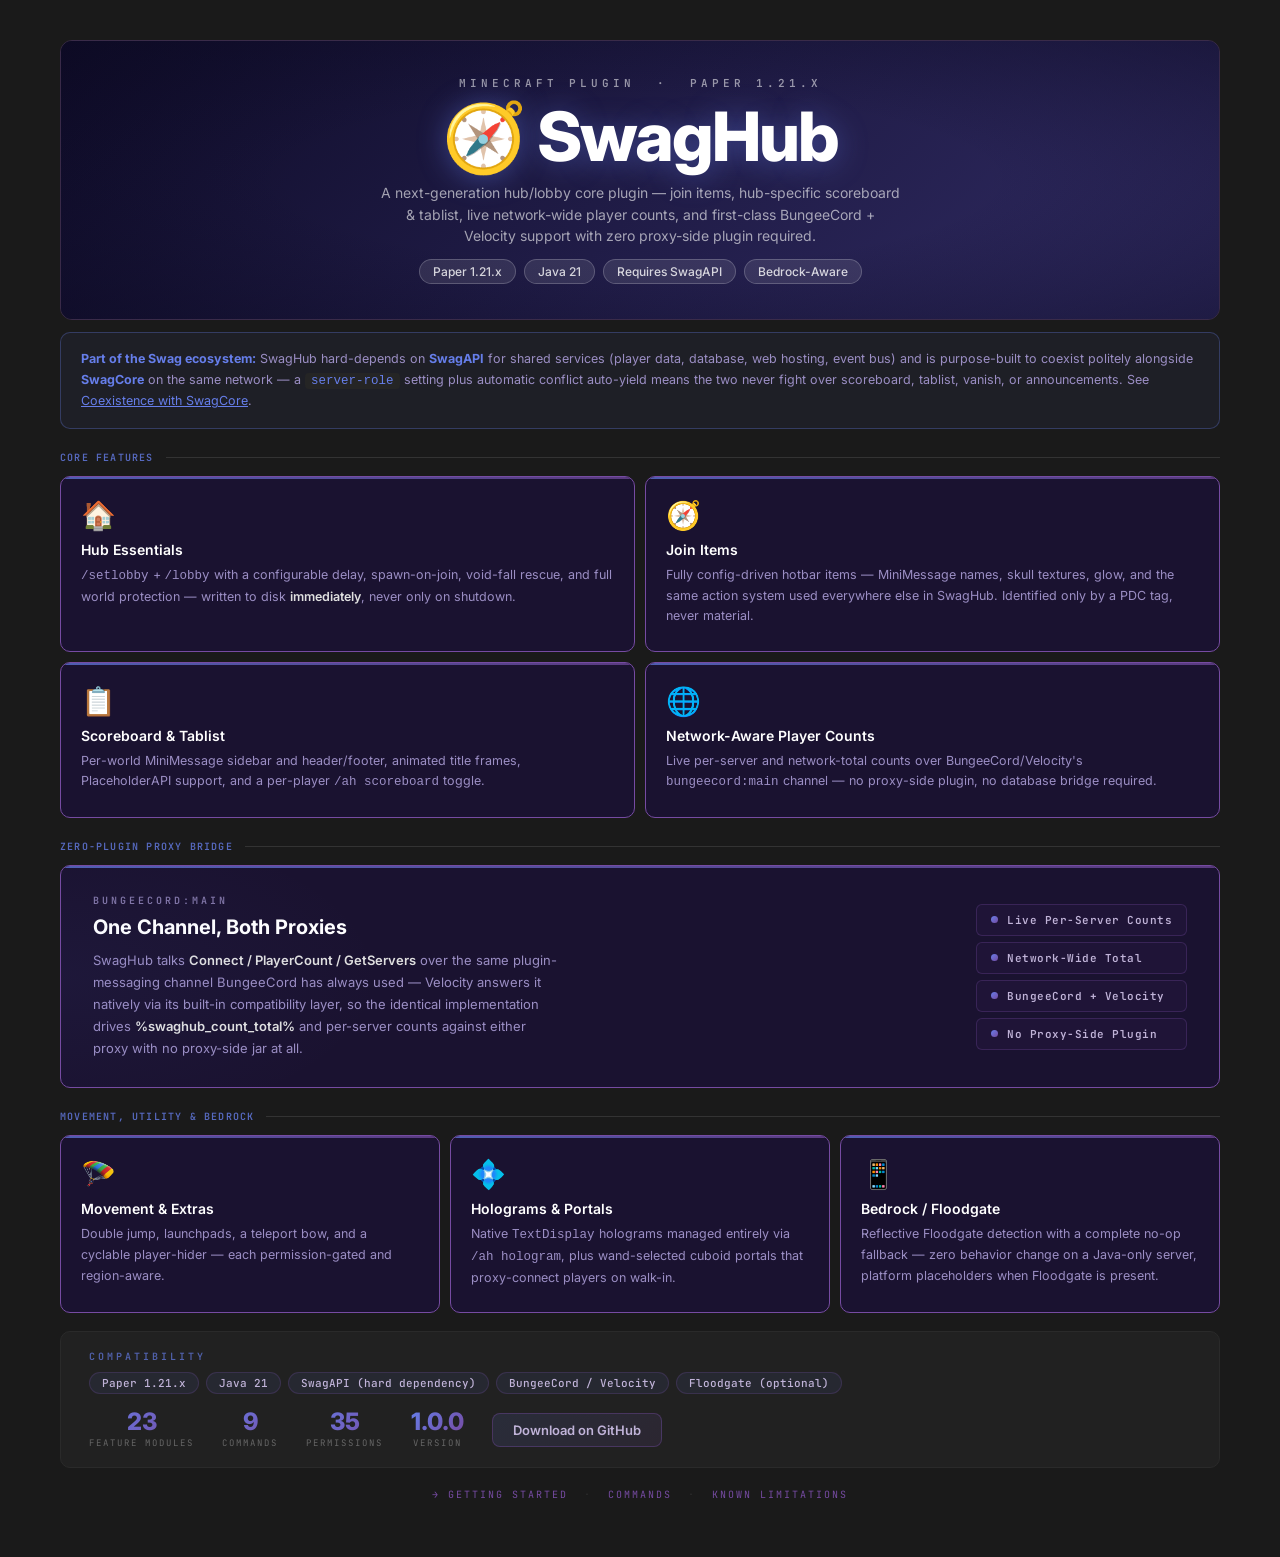
==== docs/banner.html @ 9963424b "Add docsify documentation site Builds the docs/ site from scratch (none existed) covering installati" ====
<!DOCTYPE html>
<html lang="en">
<head>
<meta charset="UTF-8">
<meta name="viewport" content="width=device-width, initial-scale=1.0">
<title>SwagHub – Overview</title>
<link href="https://fonts.googleapis.com/css2?family=Inter:wght@300;400;500;600;700;800&family=JetBrains+Mono:wght@400;600&display=swap" rel="stylesheet">
<style>
  :root {
    --bg:            #1a1a1a;
    --bg-card:       #1e1e1e;
    --bg-sidebar:    #212121;
    --bg-active:     #1a1230;
    --border:        #2a2a2a;
    --border-dim:    #333;
    --border-accent: #764ba2;
    --purple:        #764ba2;
    --blue:          #667eea;
    --purple-muted:  #9b8ec4;
    --purple-light:  #c0b3d8;
    --text:          #e0e0e0;
    --text-muted:    #999;
    --text-dim:      #666;
    --gold:          #f0c060;
    --green:         #5fe05f;
    --grad:          linear-gradient(135deg, #667eea 0%, #764ba2 100%);
    --font:          'Inter', sans-serif;
    --mono:          'JetBrains Mono', monospace;
  }

  *, *::before, *::after { box-sizing: border-box; margin: 0; padding: 0; }

  body { background: var(--bg); color: var(--text); font-family: var(--font); }

  ::-webkit-scrollbar { width: 6px; }
  ::-webkit-scrollbar-track { background: var(--bg); }
  ::-webkit-scrollbar-thumb { background: var(--purple); border-radius: 3px; }

  .page {
    max-width: 1200px;
    margin: 0 auto;
    padding: 40px 20px 60px;
    display: flex;
    flex-direction: column;
    gap: 12px;
  }

  .section-label {
    display: flex;
    align-items: center;
    gap: 12px;
    margin-top: 10px;
  }
  .section-label span {
    font-family: var(--mono);
    font-size: 10px;
    font-weight: 600;
    letter-spacing: 0.12em;
    text-transform: uppercase;
    color: var(--blue);
    white-space: nowrap;
    opacity: 0.8;
  }
  .section-label::after {
    content: '';
    flex: 1;
    height: 1px;
    background: var(--border-dim);
  }

  /* ── HERO ── */
  .hero {
    position: relative;
    height: 280px;
    border-radius: 12px;
    overflow: hidden;
    border: 1px solid rgba(118,75,162,0.35);
    display: flex;
    align-items: center;
    justify-content: center;
  }
  .hero-bg {
    position: absolute;
    inset: 0;
    background: linear-gradient(135deg, #0f0c29, #302b63, #667eea, #764ba2);
    background-size: 300% 300%;
    animation: gradientShift 8s ease infinite;
  }
  @keyframes gradientShift {
    0%   { background-position: 0% 50%; }
    50%  { background-position: 100% 50%; }
    100% { background-position: 0% 50%; }
  }
  .hero-overlay {
    position: absolute;
    inset: 0;
    background: radial-gradient(ellipse 75% 75% at 50% 50%, transparent 40%, rgba(10,8,30,0.5) 100%);
  }
  .hero-content {
    position: relative;
    z-index: 1;
    text-align: center;
    display: flex;
    flex-direction: column;
    align-items: center;
    gap: 12px;
  }
  .hero-label {
    font-family: var(--mono);
    font-size: 11px;
    font-weight: 600;
    letter-spacing: 4px;
    text-transform: uppercase;
    color: rgba(255,255,255,0.55);
  }
  .hero-title {
    font-size: clamp(40px, 6.4vw, 68px);
    font-weight: 800;
    letter-spacing: -2px;
    line-height: 1;
    color: #fff;
    text-shadow: 0 2px 30px rgba(102,126,234,0.45);
  }
  .hero-sub {
    font-size: 14px;
    color: rgba(255,255,255,0.6);
    font-weight: 400;
    max-width: 520px;
    line-height: 1.55;
  }
  .hero-pills {
    display: flex;
    gap: 8px;
    flex-wrap: wrap;
    justify-content: center;
  }
  .hero-pill {
    background: rgba(255,255,255,0.1);
    border: 1px solid rgba(255,255,255,0.2);
    border-radius: 20px;
    padding: 4px 13px;
    font-size: 12px;
    font-weight: 500;
    color: rgba(255,255,255,0.8);
  }

  /* ── CARDS ── */
  .grid-2 { display: grid; grid-template-columns: 1fr 1fr;     gap: 10px; }
  .grid-3 { display: grid; grid-template-columns: 1fr 1fr 1fr; gap: 10px; }

  .card {
    background: var(--bg-active);
    border: 1px solid var(--border-accent);
    border-radius: 10px;
    padding: 24px 20px;
    position: relative;
    overflow: hidden;
    transition: border-color 0.2s;
  }
  .card:hover { border-color: var(--blue); }
  a.card-link { text-decoration: none; color: inherit; display: block; height: 100%; }
  a.card-link:hover .card { border-color: var(--blue); }
  a.card-link .card { height: 100%; transition: border-color 0.2s, transform 0.15s; box-sizing: border-box; }
  a.card-link:hover .card { transform: translateY(-2px); }
  .card::before {
    content: '';
    position: absolute;
    top: 0; left: 0; right: 0;
    height: 2px;
    background: var(--grad);
    opacity: 0.7;
  }
  .card-icon { font-size: 28px; margin-bottom: 12px; display: block; line-height: 1; }
  .card-title { font-size: 14px; font-weight: 600; color: #fff; margin-bottom: 7px; }
  .card-desc { font-size: 12.5px; line-height: 1.65; color: var(--purple-muted); }
  .card-desc strong { color: var(--text); font-weight: 600; }

  /* ── WIDE CARD ── */
  .wide-card {
    background: var(--bg-active);
    border: 1px solid var(--border-accent);
    border-radius: 10px;
    padding: 28px 32px;
    display: flex;
    align-items: center;
    gap: 48px;
    position: relative;
    overflow: hidden;
  }
  .wide-card::before {
    content: '';
    position: absolute;
    top: 0; left: 0; right: 0;
    height: 2px;
    background: var(--grad);
    opacity: 0.7;
  }
  .wide-card::after {
    content: '';
    position: absolute;
    inset: 0;
    background: radial-gradient(ellipse 40% 100% at 0% 50%, rgba(102,126,234,0.05) 0%, transparent 70%);
    pointer-events: none;
  }
  .wide-text { flex: 1; }
  .wide-tag {
    font-family: var(--mono);
    font-size: 10px;
    font-weight: 600;
    letter-spacing: 3px;
    text-transform: uppercase;
    color: var(--purple-muted);
    opacity: 0.8;
    margin-bottom: 8px;
  }
  .wide-title { font-size: 20px; font-weight: 700; color: #fff; margin-bottom: 10px; }
  .wide-desc { font-size: 13px; line-height: 1.7; color: var(--purple-muted); max-width: 470px; }
  .wide-desc strong { color: var(--text); font-weight: 600; }

  .tax-stack { display: flex; flex-direction: column; gap: 6px; min-width: 200px; }
  .tax-pill {
    display: flex;
    align-items: center;
    gap: 9px;
    padding: 8px 14px;
    border-radius: 6px;
    border: 1px solid rgba(118,75,162,0.3);
    background: rgba(118,75,162,0.06);
    font-family: var(--mono);
    font-size: 11px;
    font-weight: 600;
    letter-spacing: 0.5px;
    color: var(--purple-light);
  }
  .tdot { width: 7px; height: 7px; border-radius: 50%; flex-shrink: 0; background: var(--grad); }

  /* ── FOOTER BAR ── */
  .footer-bar {
    background: var(--bg-sidebar);
    border: 1px solid var(--border);
    border-radius: 10px;
    padding: 18px 28px;
    display: flex;
    align-items: center;
    justify-content: space-between;
    flex-wrap: wrap;
    gap: 16px;
    margin-top: 6px;
  }
  .footer-left { display: flex; flex-direction: column; gap: 9px; }
  .compat-label {
    font-family: var(--mono);
    font-size: 10px;
    font-weight: 600;
    letter-spacing: 3px;
    text-transform: uppercase;
    color: var(--blue);
    opacity: 0.7;
  }
  .ver-chips { display: flex; gap: 7px; flex-wrap: wrap; }
  .ver-chip {
    padding: 3px 12px;
    border-radius: 20px;
    background: rgba(102,126,234,0.08);
    border: 1px solid rgba(118,75,162,0.25);
    font-size: 11px;
    font-weight: 500;
    color: var(--purple-light);
    font-family: var(--mono);
  }
  .footer-right { display: flex; gap: 28px; align-items: center; }
  .stat-block { text-align: center; }
  .stat-num {
    font-size: 24px;
    font-weight: 800;
    background: var(--grad);
    -webkit-background-clip: text;
    -webkit-text-fill-color: transparent;
    background-clip: text;
    line-height: 1;
  }
  .stat-lbl {
    font-size: 9px;
    letter-spacing: 2px;
    text-transform: uppercase;
    color: var(--text-dim);
    font-family: var(--mono);
    margin-top: 3px;
  }
  .dl-btn {
    padding: 8px 20px;
    background: linear-gradient(135deg, rgba(102,126,234,0.12), rgba(118,75,162,0.12));
    border: 1px solid rgba(118,75,162,0.4);
    border-radius: 8px;
    color: var(--purple-light);
    font-family: var(--font);
    font-size: 13px;
    font-weight: 600;
    cursor: pointer;
    transition: all 0.18s;
  }
  .dl-btn:hover {
    background: linear-gradient(135deg, rgba(102,126,234,0.2), rgba(118,75,162,0.2));
    border-color: var(--purple);
    color: #fff;
    transform: translateY(-1px);
  }

  .chip {
    font-family: var(--mono);
    font-size: 11px;
    background: #252525;
    color: var(--blue);
    padding: 1px 6px;
    border-radius: 4px;
    border: 1px solid var(--border);
  }

  .notice {
    background: rgba(102,126,234,0.06);
    border: 1px solid rgba(102,126,234,0.3);
    border-radius: 10px;
    padding: 16px 20px;
    font-size: 12.5px;
    line-height: 1.65;
    color: var(--purple-muted);
  }
  .notice strong { color: var(--blue); }
  .notice a { color: var(--blue); }

  .hint {
    text-align: center;
    font-family: var(--mono);
    font-size: 10px;
    letter-spacing: 2px;
    color: #2e2e2e;
    text-transform: uppercase;
    padding-top: 8px;
  }
</style>
</head>
<body>
<div class="page">

  <!-- HERO -->
  <div class="hero">
    <div class="hero-bg"></div>
    <div class="hero-overlay"></div>
    <div class="hero-content">
      <div class="hero-label">Minecraft Plugin &nbsp;·&nbsp; Paper 1.21.x</div>
      <div class="hero-title">🧭 SwagHub</div>
      <div class="hero-sub">A next-generation hub/lobby core plugin — join items, hub-specific scoreboard &amp; tablist, live network-wide player counts, and first-class BungeeCord + Velocity support with zero proxy-side plugin required.</div>
      <div class="hero-pills">
        <span class="hero-pill">Paper 1.21.x</span>
        <span class="hero-pill">Java 21</span>
        <span class="hero-pill">Requires SwagAPI</span>
        <span class="hero-pill">Bedrock-Aware</span>
      </div>
    </div>
  </div>

  <!-- ECOSYSTEM NOTICE -->
  <div class="notice">
    <strong>Part of the Swag ecosystem:</strong> SwagHub hard-depends on <strong>SwagAPI</strong> for shared services (player data, database, web hosting, event bus) and is purpose-built to coexist politely alongside <strong>SwagCore</strong> on the same network — a <code style="background:#252525;color:#667eea;padding:1px 6px;border-radius:4px;">server-role</code> setting plus automatic conflict auto-yield means the two never fight over scoreboard, tablist, vanish, or announcements. See <a href="./index.html#/ecosystem/coexistence">Coexistence with SwagCore</a>.
  </div>

  <!-- CORE FEATURES -->
  <div class="section-label"><span>Core Features</span></div>
  <div class="grid-2">
    <a class="card-link" href="./index.html#/core-features/hub-essentials">
      <div class="card">
        <span class="card-icon">🏠</span>
        <div class="card-title">Hub Essentials</div>
        <div class="card-desc"><code>/setlobby</code> + <code>/lobby</code> with a configurable delay, spawn-on-join, void-fall rescue, and full world protection — written to disk <strong>immediately</strong>, never only on shutdown.</div>
      </div>
    </a>
    <a class="card-link" href="./index.html#/core-features/join-items">
      <div class="card">
        <span class="card-icon">🧭</span>
        <div class="card-title">Join Items</div>
        <div class="card-desc">Fully config-driven hotbar items — MiniMessage names, skull textures, glow, and the same action system used everywhere else in SwagHub. Identified only by a PDC tag, never material.</div>
      </div>
    </a>
    <a class="card-link" href="./index.html#/core-features/scoreboard-tablist">
      <div class="card">
        <span class="card-icon">📋</span>
        <div class="card-title">Scoreboard &amp; Tablist</div>
        <div class="card-desc">Per-world MiniMessage sidebar and header/footer, animated title frames, PlaceholderAPI support, and a per-player <code>/ah scoreboard</code> toggle.</div>
      </div>
    </a>
    <a class="card-link" href="./index.html#/core-features/network-player-counts">
      <div class="card">
        <span class="card-icon">🌐</span>
        <div class="card-title">Network-Aware Player Counts</div>
        <div class="card-desc">Live per-server and network-total counts over BungeeCord/Velocity's <code>bungeecord:main</code> channel — no proxy-side plugin, no database bridge required.</div>
      </div>
    </a>
  </div>

  <!-- NETWORK -->
  <div class="section-label"><span>Zero-Plugin Proxy Bridge</span></div>
  <a href="./index.html#/core-features/network-player-counts" style="text-decoration:none;color:inherit;display:block;">
    <div class="wide-card" style="cursor:pointer;transition:border-color 0.2s,transform 0.15s;" onmouseover="this.style.borderColor='#667eea';this.style.transform='translateY(-2px)'" onmouseout="this.style.borderColor='';this.style.transform=''">
      <div class="wide-text">
        <div class="wide-tag">bungeecord:main</div>
        <div class="wide-title">One Channel, Both Proxies</div>
        <div class="wide-desc">SwagHub talks <strong>Connect / PlayerCount / GetServers</strong> over the same plugin-messaging channel BungeeCord has always used — Velocity answers it natively via its built-in compatibility layer, so the identical implementation drives <strong>%swaghub_count_total%</strong> and per-server counts against either proxy with no proxy-side jar at all.</div>
      </div>
      <div class="tax-stack">
        <div class="tax-pill"><span class="tdot"></span> Live Per-Server Counts</div>
        <div class="tax-pill"><span class="tdot"></span> Network-Wide Total</div>
        <div class="tax-pill"><span class="tdot"></span> BungeeCord + Velocity</div>
        <div class="tax-pill"><span class="tdot"></span> No Proxy-Side Plugin</div>
      </div>
    </div>
  </a>

  <!-- MOVEMENT & UTILITY -->
  <div class="section-label"><span>Movement, Utility &amp; Bedrock</span></div>
  <div class="grid-3">
    <a class="card-link" href="./index.html#/core-features/movement-and-extras">
      <div class="card">
        <span class="card-icon">🪂</span>
        <div class="card-title">Movement &amp; Extras</div>
        <div class="card-desc">Double jump, launchpads, a teleport bow, and a cyclable player-hider — each permission-gated and region-aware.</div>
      </div>
    </a>
    <a class="card-link" href="./index.html#/core-features/holograms-and-portals">
      <div class="card">
        <span class="card-icon">💠</span>
        <div class="card-title">Holograms &amp; Portals</div>
        <div class="card-desc">Native <code>TextDisplay</code> holograms managed entirely via <code>/ah hologram</code>, plus wand-selected cuboid portals that proxy-connect players on walk-in.</div>
      </div>
    </a>
    <a class="card-link" href="./index.html#/core-features/bedrock-floodgate">
      <div class="card">
        <span class="card-icon">📱</span>
        <div class="card-title">Bedrock / Floodgate</div>
        <div class="card-desc">Reflective Floodgate detection with a complete no-op fallback — zero behavior change on a Java-only server, platform placeholders when Floodgate is present.</div>
      </div>
    </a>
  </div>

  <!-- FOOTER -->
  <div class="footer-bar">
    <div class="footer-left">
      <div class="compat-label">Compatibility</div>
      <div class="ver-chips">
        <span class="ver-chip">Paper 1.21.x</span>
        <span class="ver-chip">Java 21</span>
        <span class="ver-chip">SwagAPI (hard dependency)</span>
        <span class="ver-chip">BungeeCord / Velocity</span>
        <span class="ver-chip">Floodgate (optional)</span>
      </div>
    </div>
    <div class="footer-right">
      <div class="stat-block">
        <div class="stat-num">23</div>
        <div class="stat-lbl">Feature Modules</div>
      </div>
      <div class="stat-block">
        <div class="stat-num">9</div>
        <div class="stat-lbl">Commands</div>
      </div>
      <div class="stat-block">
        <div class="stat-num">35</div>
        <div class="stat-lbl">Permissions</div>
      </div>
      <div class="stat-block">
        <div class="stat-num">1.0.0</div>
        <div class="stat-lbl">Version</div>
      </div>
      <a href="https://github.com/swag617/SwagHub/releases" target="_blank" style="text-decoration:none;"><button class="dl-btn">Download on GitHub</button></a>
    </div>
  </div>

  <div class="hint"><a href="./index.html#/getting-started/installation" style="color:#764ba2;text-decoration:none;font-family:'JetBrains Mono',monospace;font-size:10px;letter-spacing:2px;text-transform:uppercase;">→ getting started</a> &nbsp;·&nbsp; <a href="./index.html#/admin-commands/commands" style="color:#764ba2;text-decoration:none;font-family:'JetBrains Mono',monospace;font-size:10px;letter-spacing:2px;text-transform:uppercase;">commands</a> &nbsp;·&nbsp; <a href="./index.html#/troubleshooting/known-limitations" style="color:#764ba2;text-decoration:none;font-family:'JetBrains Mono',monospace;font-size:10px;letter-spacing:2px;text-transform:uppercase;">known limitations</a></div>
</div>
</body>
</html>
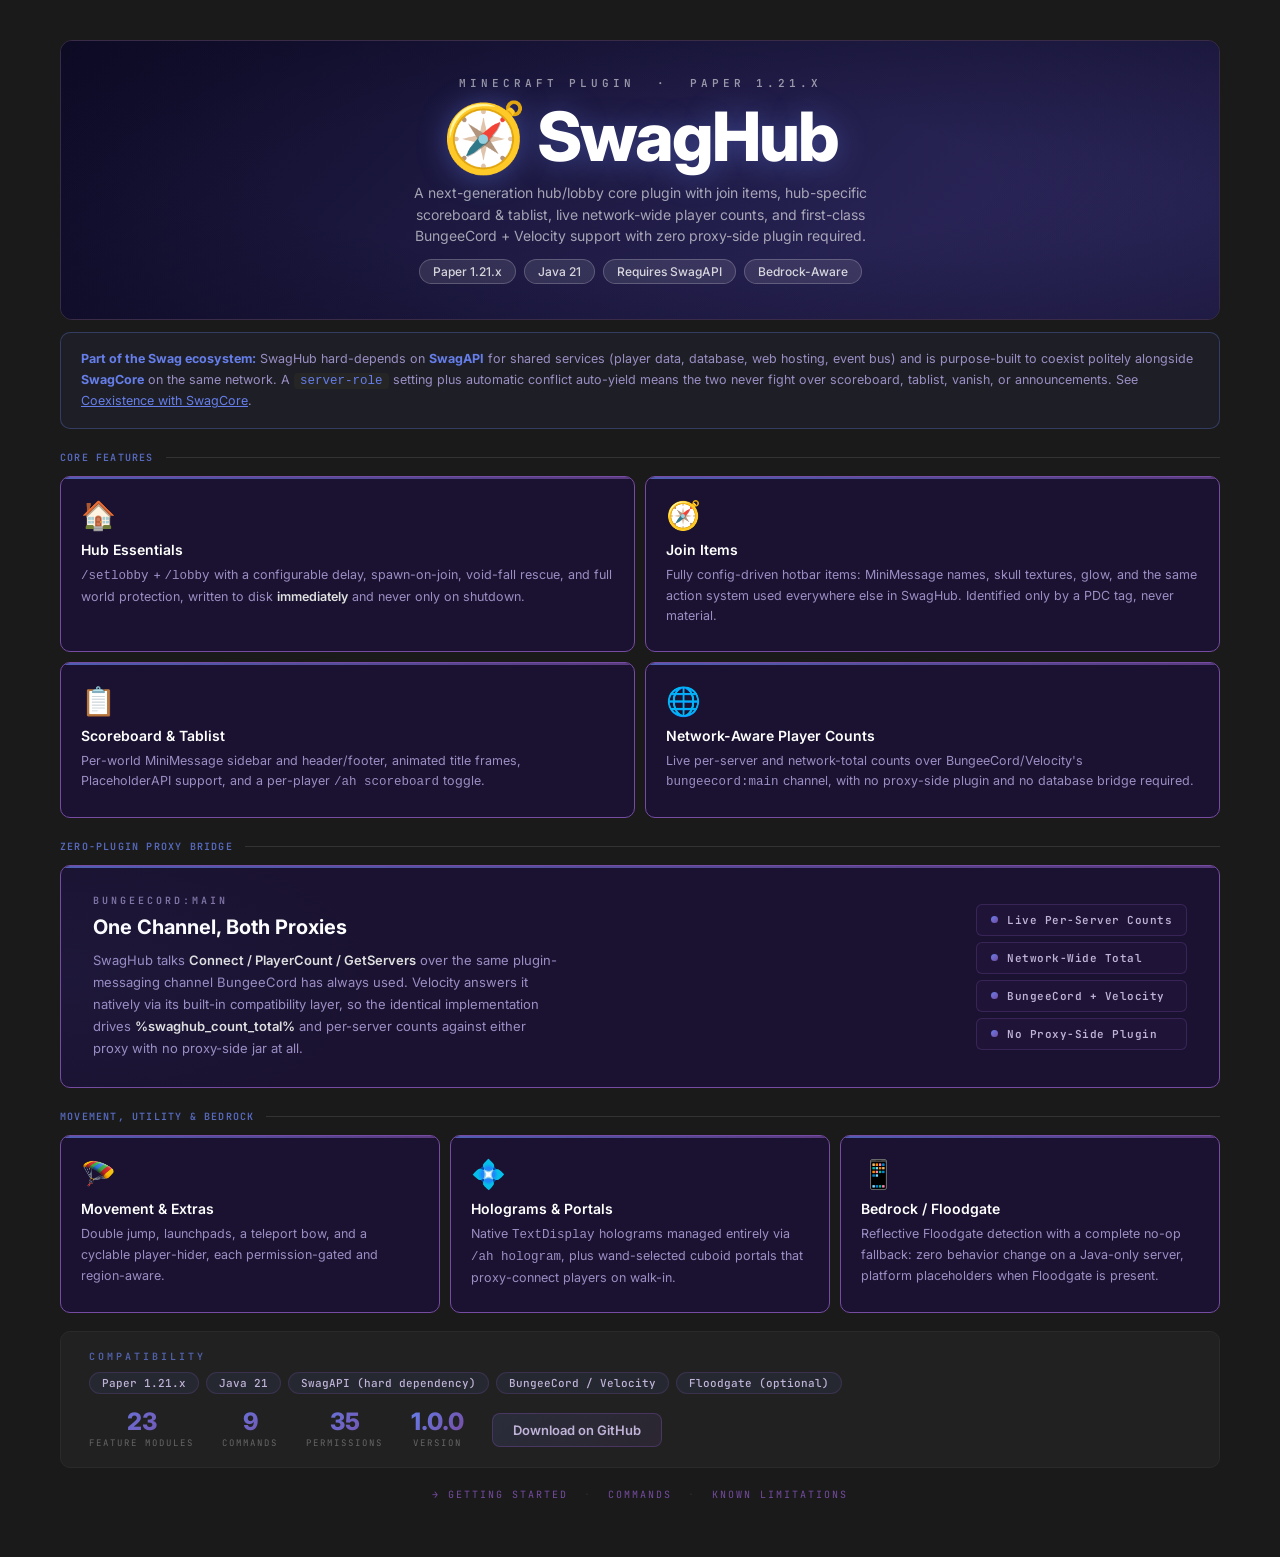
==== commit 0ffd16b3: "Remove em dashes from docs and README Rewrites sentences using periods, colons, semicolons, or comma" ====
--- a/docs/banner.html
+++ b/docs/banner.html
@@ -349,7 +349,7 @@
     <div class="hero-content">
       <div class="hero-label">Minecraft Plugin &nbsp;·&nbsp; Paper 1.21.x</div>
       <div class="hero-title">🧭 SwagHub</div>
-      <div class="hero-sub">A next-generation hub/lobby core plugin — join items, hub-specific scoreboard &amp; tablist, live network-wide player counts, and first-class BungeeCord + Velocity support with zero proxy-side plugin required.</div>
+      <div class="hero-sub">A next-generation hub/lobby core plugin with join items, hub-specific scoreboard &amp; tablist, live network-wide player counts, and first-class BungeeCord + Velocity support with zero proxy-side plugin required.</div>
       <div class="hero-pills">
         <span class="hero-pill">Paper 1.21.x</span>
         <span class="hero-pill">Java 21</span>
@@ -361,7 +361,7 @@
 
   <!-- ECOSYSTEM NOTICE -->
   <div class="notice">
-    <strong>Part of the Swag ecosystem:</strong> SwagHub hard-depends on <strong>SwagAPI</strong> for shared services (player data, database, web hosting, event bus) and is purpose-built to coexist politely alongside <strong>SwagCore</strong> on the same network — a <code style="background:#252525;color:#667eea;padding:1px 6px;border-radius:4px;">server-role</code> setting plus automatic conflict auto-yield means the two never fight over scoreboard, tablist, vanish, or announcements. See <a href="./index.html#/ecosystem/coexistence">Coexistence with SwagCore</a>.
+    <strong>Part of the Swag ecosystem:</strong> SwagHub hard-depends on <strong>SwagAPI</strong> for shared services (player data, database, web hosting, event bus) and is purpose-built to coexist politely alongside <strong>SwagCore</strong> on the same network. A <code style="background:#252525;color:#667eea;padding:1px 6px;border-radius:4px;">server-role</code> setting plus automatic conflict auto-yield means the two never fight over scoreboard, tablist, vanish, or announcements. See <a href="./index.html#/ecosystem/coexistence">Coexistence with SwagCore</a>.
   </div>
 
   <!-- CORE FEATURES -->
@@ -371,14 +371,14 @@
       <div class="card">
         <span class="card-icon">🏠</span>
         <div class="card-title">Hub Essentials</div>
-        <div class="card-desc"><code>/setlobby</code> + <code>/lobby</code> with a configurable delay, spawn-on-join, void-fall rescue, and full world protection — written to disk <strong>immediately</strong>, never only on shutdown.</div>
+        <div class="card-desc"><code>/setlobby</code> + <code>/lobby</code> with a configurable delay, spawn-on-join, void-fall rescue, and full world protection, written to disk <strong>immediately</strong> and never only on shutdown.</div>
       </div>
     </a>
     <a class="card-link" href="./index.html#/core-features/join-items">
       <div class="card">
         <span class="card-icon">🧭</span>
         <div class="card-title">Join Items</div>
-        <div class="card-desc">Fully config-driven hotbar items — MiniMessage names, skull textures, glow, and the same action system used everywhere else in SwagHub. Identified only by a PDC tag, never material.</div>
+        <div class="card-desc">Fully config-driven hotbar items: MiniMessage names, skull textures, glow, and the same action system used everywhere else in SwagHub. Identified only by a PDC tag, never material.</div>
       </div>
     </a>
     <a class="card-link" href="./index.html#/core-features/scoreboard-tablist">
@@ -392,7 +392,7 @@
       <div class="card">
         <span class="card-icon">🌐</span>
         <div class="card-title">Network-Aware Player Counts</div>
-        <div class="card-desc">Live per-server and network-total counts over BungeeCord/Velocity's <code>bungeecord:main</code> channel — no proxy-side plugin, no database bridge required.</div>
+        <div class="card-desc">Live per-server and network-total counts over BungeeCord/Velocity's <code>bungeecord:main</code> channel, with no proxy-side plugin and no database bridge required.</div>
       </div>
     </a>
   </div>
@@ -404,7 +404,7 @@
       <div class="wide-text">
         <div class="wide-tag">bungeecord:main</div>
         <div class="wide-title">One Channel, Both Proxies</div>
-        <div class="wide-desc">SwagHub talks <strong>Connect / PlayerCount / GetServers</strong> over the same plugin-messaging channel BungeeCord has always used — Velocity answers it natively via its built-in compatibility layer, so the identical implementation drives <strong>%swaghub_count_total%</strong> and per-server counts against either proxy with no proxy-side jar at all.</div>
+        <div class="wide-desc">SwagHub talks <strong>Connect / PlayerCount / GetServers</strong> over the same plugin-messaging channel BungeeCord has always used. Velocity answers it natively via its built-in compatibility layer, so the identical implementation drives <strong>%swaghub_count_total%</strong> and per-server counts against either proxy with no proxy-side jar at all.</div>
       </div>
       <div class="tax-stack">
         <div class="tax-pill"><span class="tdot"></span> Live Per-Server Counts</div>
@@ -422,7 +422,7 @@
       <div class="card">
         <span class="card-icon">🪂</span>
         <div class="card-title">Movement &amp; Extras</div>
-        <div class="card-desc">Double jump, launchpads, a teleport bow, and a cyclable player-hider — each permission-gated and region-aware.</div>
+        <div class="card-desc">Double jump, launchpads, a teleport bow, and a cyclable player-hider, each permission-gated and region-aware.</div>
       </div>
     </a>
     <a class="card-link" href="./index.html#/core-features/holograms-and-portals">
@@ -436,7 +436,7 @@
       <div class="card">
         <span class="card-icon">📱</span>
         <div class="card-title">Bedrock / Floodgate</div>
-        <div class="card-desc">Reflective Floodgate detection with a complete no-op fallback — zero behavior change on a Java-only server, platform placeholders when Floodgate is present.</div>
+        <div class="card-desc">Reflective Floodgate detection with a complete no-op fallback: zero behavior change on a Java-only server, platform placeholders when Floodgate is present.</div>
       </div>
     </a>
   </div>
